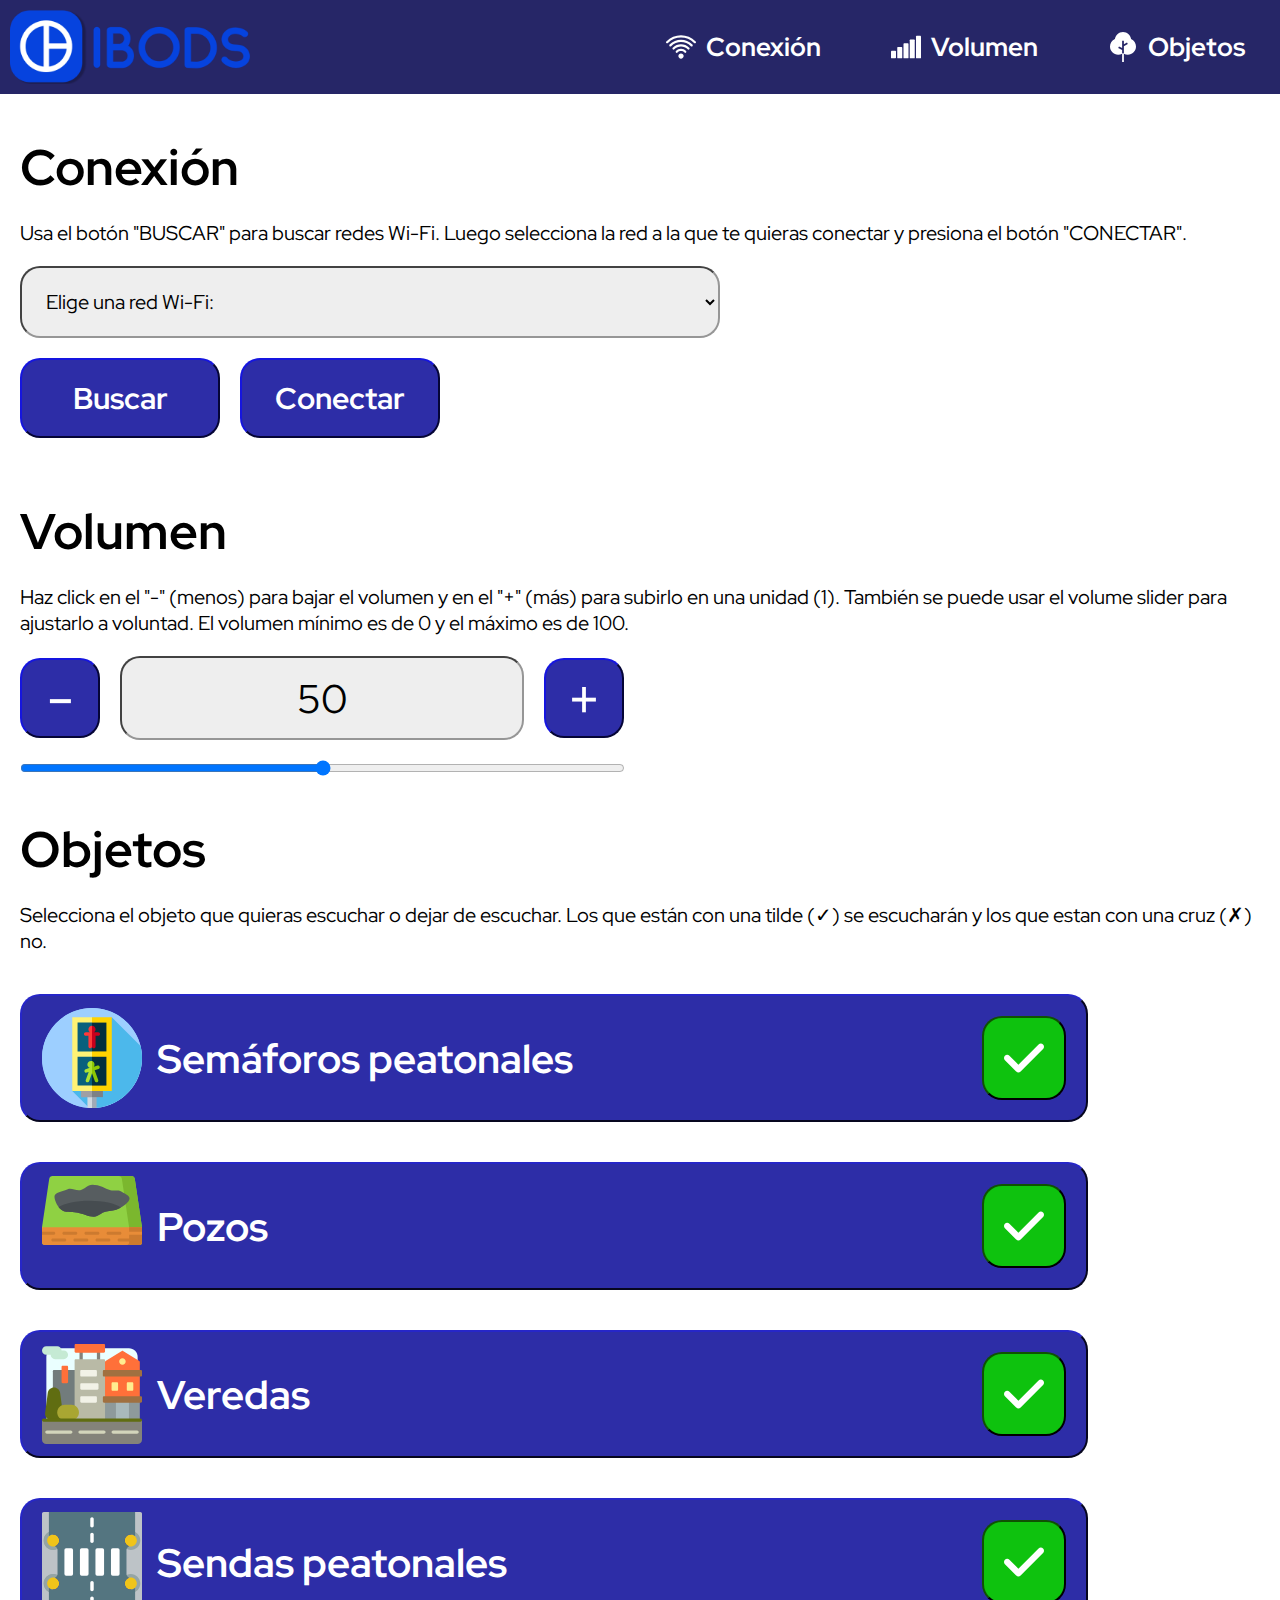
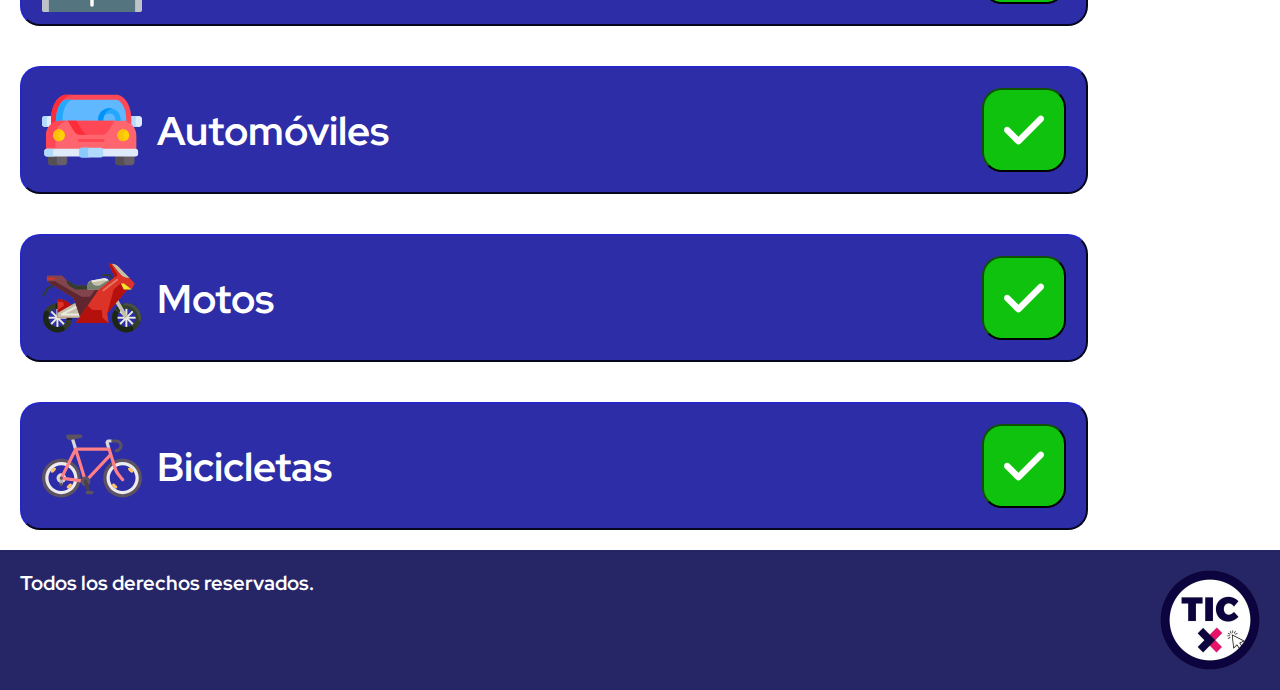
==== IBODS/index.html @ c38f616f "Arreglo responsive" ====
<!DOCTYPE html>
<html lang="en">
<head>
    <meta charset="UTF-8">
    <meta http-equiv="X-UA-Compatible" content="IE=edge">
    <meta name="viewport" content="width=device-width, initial-scale=1.0">
    <title>IBODS</title>
    <link rel="icon" href="./Imágenes/MiniLogo.png">
    <link rel="stylesheet" type="text/css" href="style.css">

    <link href="https://fonts.googleapis.com/css2?family=Red+Hat+Display&display=swap" rel="stylesheet">
</head>

<body>

    <script src="./index.js"></script>

    <header id = "header">
        <nav id="nav-container">
            <img src="./Imágenes/Logo.png" alt="Logo IBODS" title="IBODS" id="logo">
            <ul id="nav-ul">

                <a href="#con" id="href-con">
                    <div id="div-li-conexion">
                        <img src="./Imágenes/wifi.svg" alt="WIFI" id="con-img">
                        <li class="nav-li"><b>Conexión</b></li>
                    </div>
                </a>

                <a href="#vol" id="href-vol">
                    <div id="div-li-volumen">
                        <img src="./Imágenes/volumen.svg" alt="Volumen" id="vol-img">
                        <li class="nav-li"><b>Volumen</b></li>
                    </div>
                </a>

                <a href="#obj" id="href-obj">
                    <div id="div-li-objetos">
                        <img src="./Imágenes/arbolchico.svg" alt="Objetos" id="obj-img">
                        <li class="nav-li"><b>Objetos</b></li>
                    </div>
                </a>
            </ul>

            <div id="div-puntos">
                <img src="./Imágenes/puntos.svg" alt="Puntos" id="puntos-img">
            </div>
        </nav>
    </header>

    <div id="ham-menu-container">
            <div id="ham-menu">
                <ul id="ham-ul">

                    <a href="#con" id="ham-href-con">
                        <div id="ham-div-li-conexion">
                            <img src="./Imágenes/wifi.svg" alt="WIFI" id="ham-con-img">
                            <li class="ham-nav-li"><b>Conexión</b></li>
                        </div>
                    </a>
    
                    <a href="#vol" id="ham-href-vol">
                        <div id="ham-div-li-volumen">
                            <img src="./Imágenes/volumen.svg" alt="Volumen" id="ham-vol-img">
                            <li class="ham-nav-li"><b>Volumen</b></li>
                        </div>
                    </a>
    
                    <a href="#obj" id="ham-href-obj">
                        <div id="ham-div-li-objetos">
                            <img src="./Imágenes/arbolchico.svg" alt="Objetos" id="ham-obj-img">
                            <li class="ham-nav-li"><b>Objetos</b></li>
                        </div>
                    </a>
                </ul>
    
            </div>
    </div>

    <div id="fondo-negro"></div>

    <h2 class="title" id="con">Conexión</h2>
    <p class="subtitle">
        Usa el botón "BUSCAR" para buscar redes Wi-Fi. Luego selecciona la red a la que te quieras conectar y presiona el botón "CONECTAR".
    </p>

<div id="div-form">
    <form action="POST">
        <select name="Red-WIFI" id="Red" required>
            <option value="" disabled selected>Elige una red Wi-Fi:</option>
            <option value="messi">Messi come empanadas</option>
            <option value="milanesa">La milanesa de carne</option>
        </select>

        <div id="div-buttons">
            <button id="btn-buscar"><b>Buscar</b></button>
            <button id="btn-conectar"><b>Conectar</b></button>
        </div>
    </form>
</div>

    <h2 class="title" id="vol">Volumen</h2>
    <p class="subtitle">
        Haz click en el "-" (menos) para bajar el volumen y en el "+" (más) para subirlo en una unidad (1). También se puede usar el volume slider para ajustarlo a voluntad. El volumen mínimo es de 0 y el máximo es de 100.
    </p>

    <div id="div-volumen">
        <button id="btn-menos">-</button>
        <input type="number" min="0" max="100" id="num-volumen" value="50" onkeydown="javascript: return ['Backspace','Delete','ArrowLeft','ArrowRight'].includes(event.code) ? true : !isNaN(Number(event.key)) && event.code!=='Space'">
        <button id="btn-mas">+</button>
    </div>

    <div id="volume-slider-container">
        <input type="range" min="0" max="100" id="volume-slider" value="50">
    </div>

    <h2 class="title" id="obj">Objetos</h2>
        <p class="subtitle">
            Selecciona el objeto que quieras escuchar o dejar de escuchar. Los que están con una tilde (✓) se escucharán y los que estan con una cruz (✗) no.
        </p>

    
    <div id="objs-container">
        <div id="objs-btn-container">
            <div id="btn-container">
                <img src="./Imágenes/semaforos.svg" alt="Semáforo peatonal" class="img-obj">
                <b>Semáforos peatonales</b>
            </div>
            <div id="btn-container-2">
                <input type="checkbox">
                <div class = "new-checkbox-container">
                    <img src="./Imágenes/tilde.svg" alt="Tilde" class="tilde-img">
                    <img src="./Imágenes/cruz.svg" alt="Cruz" class="cruz-img">
                </div>
            </div>
        </div>
        <div id="objs-btn-container">
            <div id="btn-container">
                <img src="./Imágenes/pozo.svg" alt="Pozo" class="img-obj">
                <b>Pozos</b>
            </div>
            <div id="btn-container-2">
                <input type="checkbox">
                <div class = "new-checkbox-container">
                    <img src="./Imágenes/tilde.svg" alt="Tilde" class="tilde-img">
                    <img src="./Imágenes/cruz.svg" alt="Cruz" class="cruz-img">
                </div>
            </div>
        </div>
        <div id="objs-btn-container">
            <div id="btn-container">
                <img src="./Imágenes/vereda.svg" alt="Vereda" class="img-obj">
                <b>Veredas</b>
            </div>
            <div id="btn-container-2">
                <input type="checkbox">
                <div class = "new-checkbox-container">
                    <img src="./Imágenes/tilde.svg" alt="Tilde" class="tilde-img">
                    <img src="./Imágenes/cruz.svg" alt="Cruz" class="cruz-img">
                </div>
            </div>
        </div>
        <div id="objs-btn-container">
            <div id="btn-container">
                <img src="./Imágenes/sendapeatonal.svg" alt="Senda peatonal" class="img-obj">
                <b>Sendas peatonales</b>
            </div>
            <div id="btn-container-2">
                <input type="checkbox">
                <div class = "new-checkbox-container">
                    <img src="./Imágenes/tilde.svg" alt="Tilde" class="tilde-img">
                    <img src="./Imágenes/cruz.svg" alt="Cruz" class="cruz-img">
                </div>
            </div>
        </div>
        <div id="objs-btn-container">
            <div id="btn-container">
                <img src="./Imágenes/automovil.svg" alt="Automóvil" class="img-obj">
                <b>Automóviles</b>
            </div>
            <div id="btn-container-2">
                <input type="checkbox">
                <div class = "new-checkbox-container">
                    <img src="./Imágenes/tilde.svg" alt="Tilde" class="tilde-img">
                    <img src="./Imágenes/cruz.svg" alt="Cruz" class="cruz-img">
                </div>
            </div>
        </div>
        <div id="objs-btn-container">
            <div id="btn-container">
                <img src="./Imágenes/moto.svg" alt="Moto" class="img-obj">
                <b>Motos</b>
            </div>
            <div id="btn-container-2">
                <input type="checkbox">
                <div class = "new-checkbox-container">
                    <img src="./Imágenes/tilde.svg" alt="Tilde" class="tilde-img">
                    <img src="./Imágenes/cruz.svg" alt="Cruz" class="cruz-img">
                </div>
            </div>
        </div>
        <div id="objs-btn-container">
            <div id="btn-container">
                <img src="./Imágenes/bicicleta.svg" alt="Bicicleta" class="img-obj">
                <b>Bicicletas</b>
            </div>
            <div id="btn-container-2">
                <input type="checkbox">
                <div class = "new-checkbox-container">
                    <img src="./Imágenes/tilde.svg" alt="Tilde" class="tilde-img">
                    <img src="./Imágenes/cruz.svg" alt="Cruz" class="cruz-img">
                </div>
            </div>
        </div>
    </div>
    

    <!--
    <div id="button-container">
        <button class="object"><img src="./Imágenes/andamios.svg" alt="Andamios" class="object-img"><b>Andamios</b></button>
        <button class="object"><img src="./Imágenes/arbol.svg" alt="Árboles" class="object-img"><b>Árboles</b></button>
        <button class="object"><img src="./Imágenes/automovil.svg" alt="Automóviles" class="object-img"><b>Automóviles</b></button>
        <button class="object"><img src="./Imágenes/banco.svg" alt="Bancos" class="object-img"><b>Bancos</b></button>
        <button class="object"><img src="./Imágenes/baranda.svg" alt="Barandas" class="object-img"><b>Barandas</b></button>
        <button class="object"><img src="./Imágenes/basura.svg" alt="Basura" class="object-img"><b>Basura</b></button>
        <button class="object"><img src="./Imágenes/bicicleta.svg" alt="Bicicletas" class="object-img"><b>Bicicletas</b></button>
        <button class="object"><img src="./Imágenes/buzon.svg" alt="Buzón" class="object-img"><b>Buzón</b></button>
        <button class="object"><img src="./Imágenes/calle.svg" alt="Calle" class="object-img"><b>Calle</b></button>
        <button class="object"><img src="./Imágenes/escalones.svg" alt="Escalones" class="object-img"><b>Escalones</b></button>
        <button class="object"><img src="./Imágenes/mascotas.svg" alt="Mascotas" class="object-img"><b>Mascotas</b></button>
        <button class="object"><img src="./Imágenes/monopatin.svg" alt="Monopatines" class="object-img"><b>Monopatines</b></button>
        <button class="object"><img src="./Imágenes/pared.svg" alt="Paredes" class="object-img"><b>Paredes</b></button>
        <button class="object"><img src="./Imágenes/personas.svg" alt="Personas" class="object-img"><b>Personas</b></button>
        <button class="object"><img src="./Imágenes/plantas.svg" alt="Plantas" class="object-img"><b>Plantas</b></button>
        <button class="object"><img src="./Imágenes/farola.svg" alt="Postes de luz" class="object-img"><b>Postes de luz</b></button>
        <button class="object"><img src="./Imágenes/semaforos.svg" alt="Semáforos" class="object-img"><b>Semáforos</b></button>
    </div>
    -->
    
    <footer id="footer">
        <div id="div-footer">
            <b id="div-footer-txt">Todos los derechos reservados.</b>
            <img src="./Imágenes/tic.png" alt="TIC-logo" id="tic-img">
        </div>
    </footer>

</body>
</html>
---- IBODS/style.css ----
*{
    margin: 0;
    padding: 0;
    font-family: 'Red Hat Display', sans-serif;
    scroll-behavior: smooth;
    scroll-margin-top: 150px;
    user-select: none;
}

*::selection{
    color: rgba(255, 255, 255, 1);
    background-color: rgba(13, 147, 93, 0.8);
}

/* Nav */
#header{
    background-color: rgba(38, 38, 103, 1);
    width: 100%;
    position: sticky;
    top: 0;
    margin-top: 0;
    z-index: 1000;
}

#logo{
    margin: 10px;
    width: 240px;
    max-height: 100%;
}

#nav-container{
    display: flex;
    flex-direction: row;
    justify-content: space-between;
}

#nav-ul{
    display: flex;
    flex-wrap: wrap;
}

#div-puntos{
    display: none;
}

#puntos-img{
    display: flex;
    position: static;
    width: 50px;
    align-self: center;
    padding: 5px;
}

#href-con, #href-vol, #href-obj{
    display: flex;
    margin: 10px;
    padding: 10px 15px;
    border-radius: 20px;
    align-items: center;
    align-self: center;
    transition-property: background-color;
    transition-duration: 0.2s;
}

#href-con:hover, #href-vol:hover, #href-obj:hover{
    background-color: rgba(0, 0, 255, 0.5);
}

#href-con:focus, #href-vol:focus, #href-obj:focus{
    background-color: rgba(6, 6, 105, 0.5);
}

.nav-li{
    display: inline;
    padding-left: 5px;
}

.nav-li b{
    display: inline-block;
    color: rgba(255, 255, 255, 1);
    text-decoration: none;
    font-size: 26px;
}

#div-li-conexion{
    display: flex;
    align-content: center;
    padding: 10px;
}

#div-li-volumen{
    display: flex;
    align-content: center;
    padding: 10px;
}

#div-li-objetos{
    display: flex;
    align-content: center;
    padding: 10px;
    justify-content: space-evenly;
}

#vol-img, #obj-img, #con-img{
    width: 30px;
    padding-right: 5px;
}


/* Hamburger menu */
#ham-menu-container{
    display: flex;
    justify-content: center;
    align-content: center;
    position: fixed;
    top: -100px;
    margin-top: 0;
    z-index: 500;
    width: 100%;
    transition: all 0.5s;
}

#ham-menu-container.show{
    display: flex;
    height: auto;
    top: 94px;
}

#ham-menu{
    background-color: rgba(55, 55, 150, 0.96);
    width: 100%;
    height: 172px;
}

#ham-href-con, #ham-href-vol, #ham-href-obj{
    display: flex;
    margin: 2px;
    padding: 2px 3px;
    border-radius: 20px;
    align-items: center;
    align-self: center;
    transition-property: background-color;
    transition-duration: 0.2s;
}

#ham-href-con:hover, #ham-href-vol:hover, #ham-href-obj:hover{
    background-color: rgba(0, 0, 255, 0.5);
}

#ham-href-con:focus, #ham-href-vol:focus, #ham-href-obj:focus{
    background-color: rgba(6, 6, 105, 0.5);
}

.ham-nav-li{
    display: inline;
    padding-left: 5px;
}

.ham-nav-li b{
    display: inline-block;
    color: rgba(255, 255, 255, 1);
    text-decoration: none;
    font-size: 22px;
}

#ham-div-li-conexion{
    display: flex;
    align-content: center;
    padding: 10px;
}

#ham-div-li-volumen{
    display: flex;
    align-content: center;
    padding: 10px;
}

#ham-div-li-objetos{
    display: flex;
    align-content: center;
    padding: 10px;
    justify-content: space-evenly;
}

#ham-vol-img, #ham-obj-img, #ham-con-img{
    width: 30px;
    padding-right: 5px;
}

#fondo-negro{
    display: flex;
    justify-content: center;
    align-content: center;
    position: fixed;
    z-index: -1000;
    width: 100%;
    height: 100vh;
    background-color: rgba(0, 0, 0, 0);
    top: 0;
    transition-duration: 0.5s;
    transition-property: background-color;
    top: 1000px;
}

#fondo-negro.mostrar{
    z-index: 300;
    top: 0;
    background-color: rgba(0, 0, 0, 0.7);
}


/* Conexión */
.title{
    display: flex;
    flex-wrap: wrap;
    margin: 20px;
    margin-top: 40px;
    font-size: 50px;
}

.subtitle{
    display: flex;
    flex-wrap: wrap;
    margin: 20px;
    font-size: 20px;
}

#div-form{
    margin: 20px;
    display: flex;
    flex-wrap: wrap;
}

select{
    display: flex;
    width: 700px;
    padding: 20px;
    border: 2px inset rgba(150, 150, 150, 1);
    border-radius: 20px;
    font-size: 20px;
    max-width: 100%;
    background-color: rgba(238, 238, 238, 1);
}

#div-buttons{
    display: flex;
    flex-wrap: wrap;
}

#btn-buscar, #btn-conectar{
    flex-wrap: wrap;
    margin: 20px;
    margin-left: 0px;
    width: 200px;
    height: 80px;
    border: 2px outset rgba(13, 13, 138, 1);
    border-radius: 20px;
    background-color: rgba(45, 45, 167, 1);
    font-size: 30px;
    color: rgba(255, 255, 255, 1);
    justify-content: center;
    align-content: center;
    transition-property: background-color;
    transition-duration: 0.2s;
}

#btn-buscar:hover, #btn-conectar:hover, #btn-menos:hover, #btn-mas:hover{
    background-color: rgba(22, 22, 116, 1);
}

#btn-buscar:focus, #btn-conectar:focus, #btn-menos:focus, #btn-mas:focus{
    background-color: rgba(8, 8, 71, 1);
}


/* Volumen */
#div-volumen{
    display: flex;
    margin: 20px;
    align-items: center;
    flex-wrap: wrap;
}

#btn-menos, #btn-mas{
    display: flex;
    width: 80px;
    height: 80px;
    font-size: 60px;
    color: rgba(255, 255, 255, 1);
    background-color: rgba(45, 45, 167, 1);
    border: 2px outset rgba(13, 13, 138, 1);
    border-radius: 20px;
    transition-property: background-color;
    transition-duration: 0.2s;
}

#btn-menos{
    justify-content: center;
    align-items: flex-end;
}

#btn-mas{
    justify-content: center;
}

#num-volumen{
    width: 400px;
    height: 80px;
    border: 2px inset rgba(150, 150, 150, 1);
    border-radius: 20px;
    margin: 0px 20px;
    font-size: 40px;
    text-align: center;
    background-color: rgba(238, 238, 238, 1);
    -moz-appearance: textfield;
}

#num-volumen::-webkit-inner-spin-button {
    -webkit-appearance: none;
    margin: 0;
}

#volume-slider-container{
    display: flex;
    margin: 20px;
}

#volume-slider{
    display: flex;
    width: 605px
}


/* Objetos */
#objs-container{
    display: flex;
    align-content: center;
    flex-direction: column;
}

#objs-btn-container{
    display: flex;
    margin: 20px;
    width: 80%;
    border-radius: 20px;
    border: 2px outset rgba(22, 22, 116, 1);
    background-color: rgba(45, 45, 167, 1);
    align-content: center;
    padding: 10px 20px;
    justify-content: space-between;
}

#btn-container{
    display: flex;
    align-content: center;
    justify-content: center;
}

#btn-container img{
    width: 100px;
    align-self: center;
}

#btn-container b{
    padding-left: 15px;
    font-size: 40px;
    align-self: center;
    color: rgba(255, 255, 255, 1);
}

#btn-container-2{
    display: flex;
    align-content: center;
    justify-content: center;
}

#btn-container-2 input{
    align-self: center;
    display: none;
}

.new-checkbox-container{
    display: flex;
    justify-content: center;
    align-content: center;
    margin: 10px 0;
    border-radius: 20px;
    background-color: rgb(14, 194, 14);
    border: 2px outset rgb(15, 82, 2);
    transition-property: background-color;
    transition-duration: 0.2s;
}

.new-checkbox-container:hover{
    background-color: rgb(13, 148, 13);
}

.tilde-img{
    display: flex;
    width: 40px;
    padding: 20px;
}

.cruz-img{
    width: 40px;
    padding: 20px;
    display: none;
}

.tilde-img.nomost{
    display: none;
}

.cruz-img.most{
    display: flex;
}

.object:hover{
    filter: brightness(0.5);
}

.object:focus{
    filter: brightness(0.2);
}

.object-img{
    width: 200px;
    display: block;
}


/* Footer */
#div-footer{
    display: flex;
    justify-content: space-between;
    background-color: rgba(38, 38, 103, 1);
}

#div-footer-txt{
    display: block;
    margin: 20px;
    color: rgba(255, 255, 255, 1);
    font-size: 20px;
}

#tic-img{
    margin: 20px;
    width: 100px;
}


@media only screen and (max-width: 950px) {

    /* Nav */
    #nav-ul{
        display: none;
    }

    #logo{
        
    }

    #div-puntos{
        display: flex;
        margin-right: 10px;
        border-radius: 20px;
        align-items: center;
        align-self: center;
        transition-property: background-color;
        transition-duration: 0.2s;
    }

    #div-puntos:hover{
        background-color: rgba(0, 0, 255, 0.5);
    }

    /* Conexion */

    .title{
        display: flex;
        flex-wrap: wrap;
        margin: 20px;
        margin-top: 40px;
        font-size: 40px;
    }
    
    .subtitle{
        display: flex;
        flex-wrap: wrap;
        margin: 20px;
        font-size: 20px;
    }
    
    #Red{
        width: 300px;
    }

    #btn-buscar, #btn-conectar{
        margin-bottom: 0;
        width: 140px;
        height: 80px;
        font-size: 26px;
    }
    

    /* Volumen */
    #num-volumen{
        width: 100px;
    }
    
    #volume-slider{
        display: flex;
        width: 300px;
    }


    /* Objetos */
    #objs-container{
        display: flex;
        width: 360px;
        flex-flow: wrap;
    }

    #btn-container img{
        width: 60px;
    }
    
    #btn-container b{
        font-size: 20px;
    }

    .img-obj{
        display: flex;
        width: 10px;
        align-self: center;
        justify-self: center;
    }

    .new-checkbox-container{
        border-radius: 10px;
    }

    .tilde-img{
        width: 40px;
        padding: 10px;
    }
    
    .cruz-img{
        width: 40px;
        padding: 10px;
        display: none;
    }

    /* Footer */
    #div-footer-txt{
        
    }
}
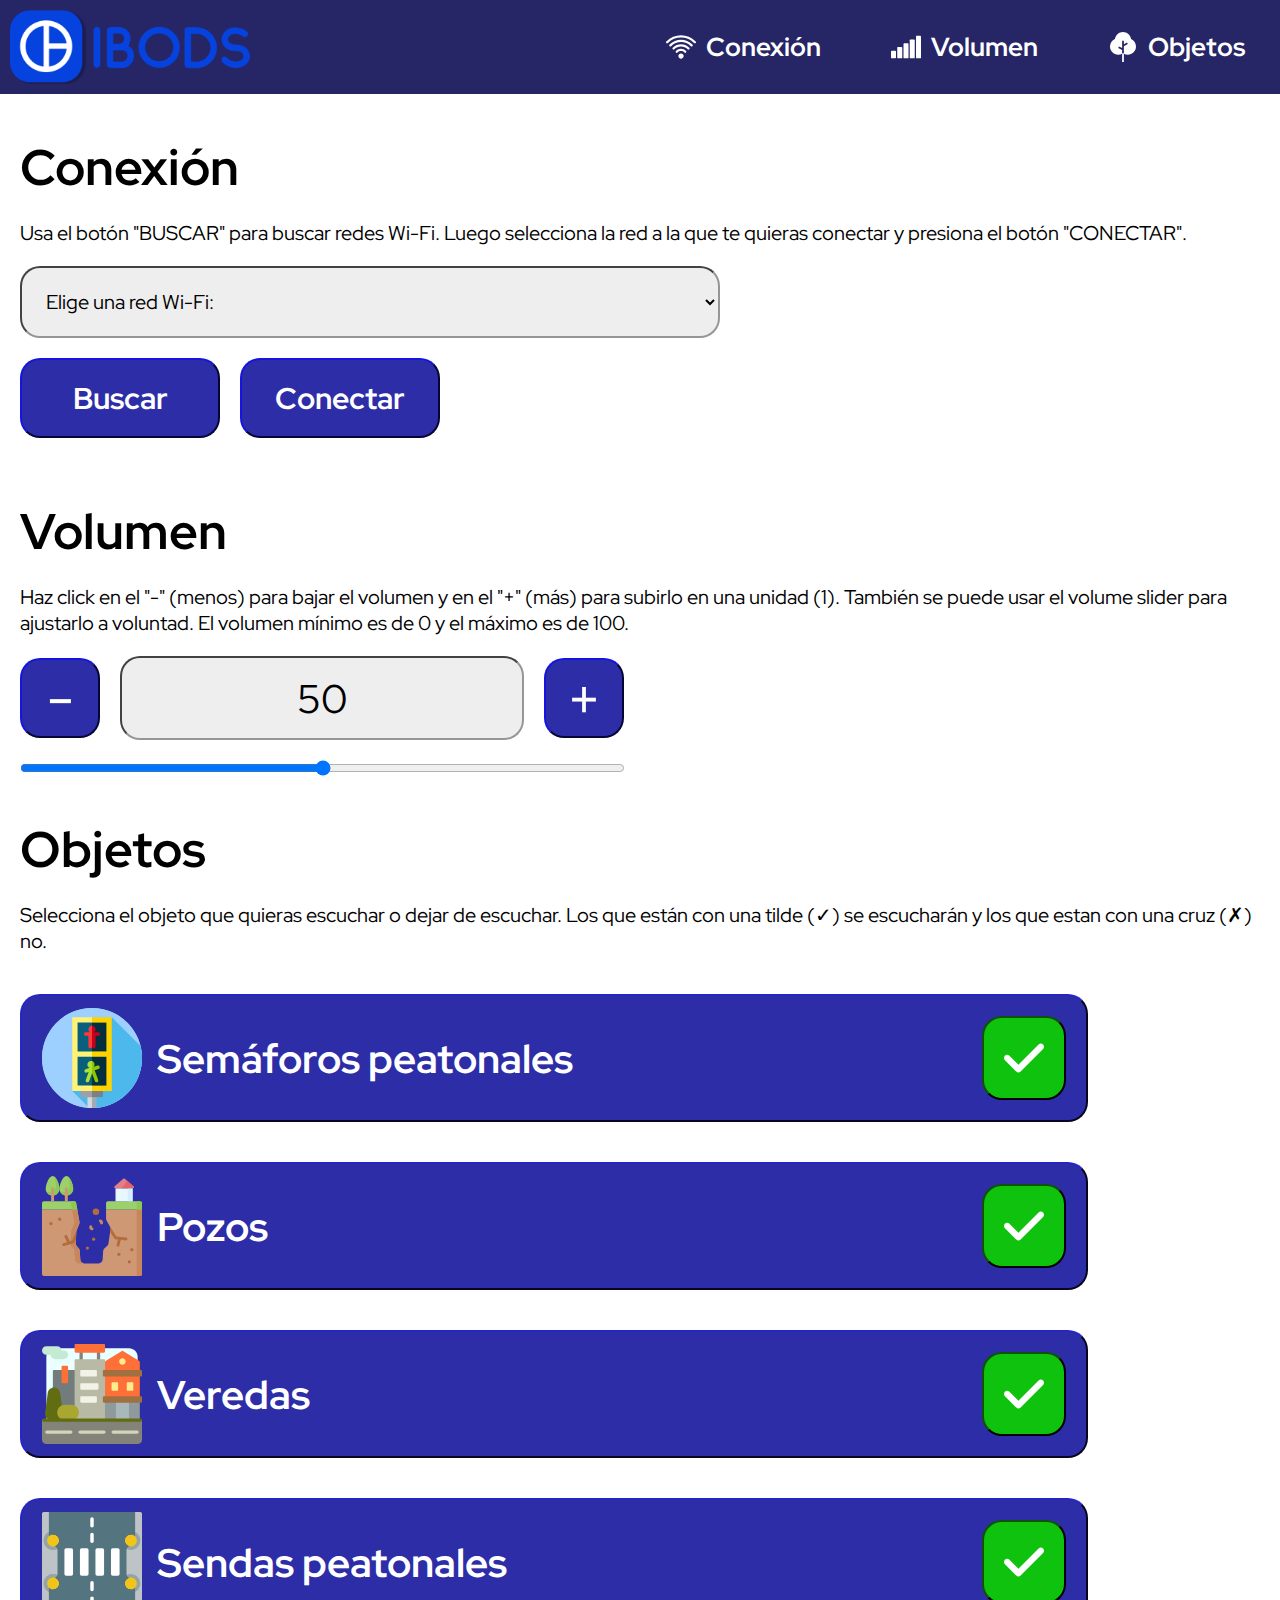
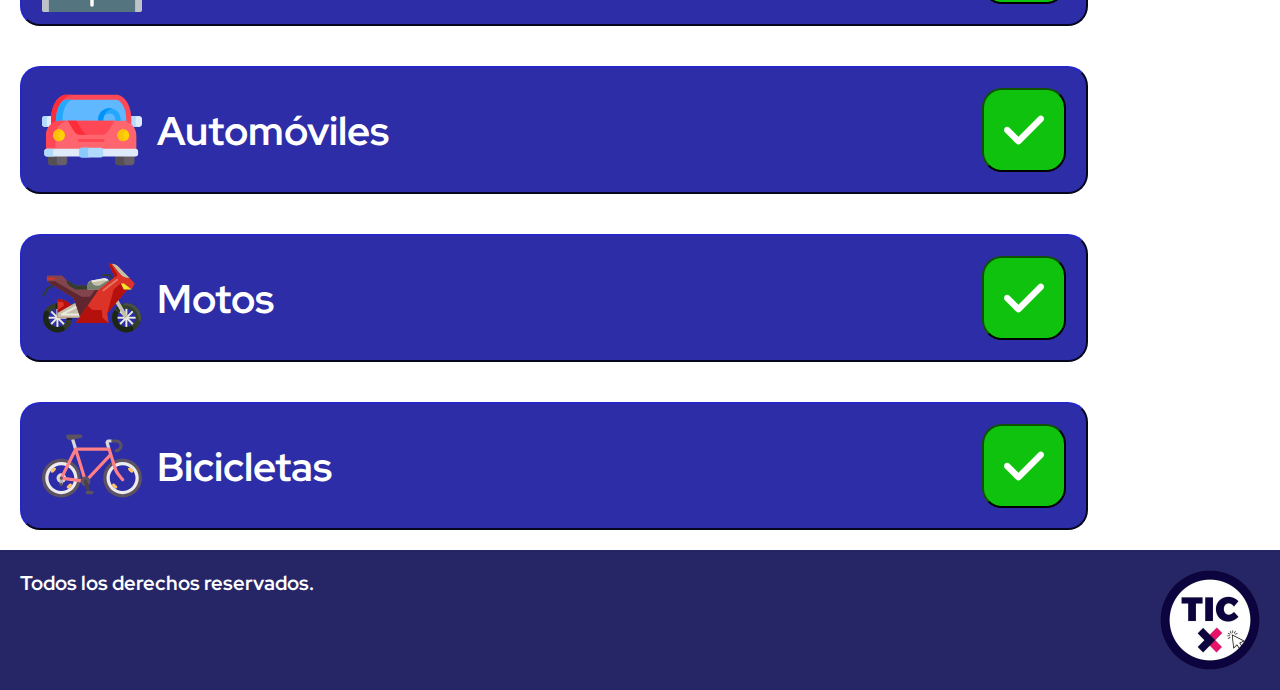
==== commit 02b6aea1: "Botones con funcionamiento individual" ====
--- a/IBODS/index.html
+++ b/IBODS/index.html
@@ -128,9 +128,9 @@
             </div>
             <div id="btn-container-2">
                 <input type="checkbox">
-                <div class = "new-checkbox-container">
-                    <img src="./Imágenes/tilde.svg" alt="Tilde" class="tilde-img">
-                    <img src="./Imágenes/cruz.svg" alt="Cruz" class="cruz-img">
+                <div class = "new-checkbox-container" id="checkbox-semaforos">
+                    <img src="./Imágenes/tilde.svg" alt="Tilde" class="tilde-img" id="tilde-semaforos">
+                    <img src="./Imágenes/cruz.svg" alt="Cruz" class="cruz-img" id="cruz-semaforos">
                 </div>
             </div>
         </div>
@@ -141,9 +141,9 @@
             </div>
             <div id="btn-container-2">
                 <input type="checkbox">
-                <div class = "new-checkbox-container">
-                    <img src="./Imágenes/tilde.svg" alt="Tilde" class="tilde-img">
-                    <img src="./Imágenes/cruz.svg" alt="Cruz" class="cruz-img">
+                <div class = "new-checkbox-container" id="checkbox-pozos">
+                    <img src="./Imágenes/tilde.svg" alt="Tilde" class="tilde-img" id="tilde-pozos">
+                    <img src="./Imágenes/cruz.svg" alt="Cruz" class="cruz-img" id="cruz-pozos">
                 </div>
             </div>
         </div>
@@ -154,9 +154,9 @@
             </div>
             <div id="btn-container-2">
                 <input type="checkbox">
-                <div class = "new-checkbox-container">
-                    <img src="./Imágenes/tilde.svg" alt="Tilde" class="tilde-img">
-                    <img src="./Imágenes/cruz.svg" alt="Cruz" class="cruz-img">
+                <div class = "new-checkbox-container" id="checkbox-veredas">
+                    <img src="./Imágenes/tilde.svg" alt="Tilde" class="tilde-img" id="tilde-veredas">
+                    <img src="./Imágenes/cruz.svg" alt="Cruz" class="cruz-img" id="cruz-veredas">
                 </div>
             </div>
         </div>
@@ -167,9 +167,9 @@
             </div>
             <div id="btn-container-2">
                 <input type="checkbox">
-                <div class = "new-checkbox-container">
-                    <img src="./Imágenes/tilde.svg" alt="Tilde" class="tilde-img">
-                    <img src="./Imágenes/cruz.svg" alt="Cruz" class="cruz-img">
+                <div class = "new-checkbox-container" id="checkbox-sendaspeatonales">
+                    <img src="./Imágenes/tilde.svg" alt="Tilde" class="tilde-img" id="tilde-sendaspeatonales">
+                    <img src="./Imágenes/cruz.svg" alt="Cruz" class="cruz-img" id="cruz-sendaspeatonales">
                 </div>
             </div>
         </div>
@@ -180,9 +180,9 @@
             </div>
             <div id="btn-container-2">
                 <input type="checkbox">
-                <div class = "new-checkbox-container">
-                    <img src="./Imágenes/tilde.svg" alt="Tilde" class="tilde-img">
-                    <img src="./Imágenes/cruz.svg" alt="Cruz" class="cruz-img">
+                <div class = "new-checkbox-container" id="checkbox-automoviles">
+                    <img src="./Imágenes/tilde.svg" alt="Tilde" class="tilde-img" id="tilde-automoviles">
+                    <img src="./Imágenes/cruz.svg" alt="Cruz" class="cruz-img" id="cruz-automoviles">
                 </div>
             </div>
         </div>
@@ -193,9 +193,9 @@
             </div>
             <div id="btn-container-2">
                 <input type="checkbox">
-                <div class = "new-checkbox-container">
-                    <img src="./Imágenes/tilde.svg" alt="Tilde" class="tilde-img">
-                    <img src="./Imágenes/cruz.svg" alt="Cruz" class="cruz-img">
+                <div class = "new-checkbox-container" id="checkbox-motos">
+                    <img src="./Imágenes/tilde.svg" alt="Tilde" class="tilde-img" id="tilde-motos">
+                    <img src="./Imágenes/cruz.svg" alt="Cruz" class="cruz-img" id="cruz-motos">
                 </div>
             </div>
         </div>
@@ -206,36 +206,14 @@
             </div>
             <div id="btn-container-2">
                 <input type="checkbox">
-                <div class = "new-checkbox-container">
-                    <img src="./Imágenes/tilde.svg" alt="Tilde" class="tilde-img">
-                    <img src="./Imágenes/cruz.svg" alt="Cruz" class="cruz-img">
-                </div>
-            </div>
-        </div>
-    </div>
-    
-
-    <!--
-    <div id="button-container">
-        <button class="object"><img src="./Imágenes/andamios.svg" alt="Andamios" class="object-img"><b>Andamios</b></button>
-        <button class="object"><img src="./Imágenes/arbol.svg" alt="Árboles" class="object-img"><b>Árboles</b></button>
-        <button class="object"><img src="./Imágenes/automovil.svg" alt="Automóviles" class="object-img"><b>Automóviles</b></button>
-        <button class="object"><img src="./Imágenes/banco.svg" alt="Bancos" class="object-img"><b>Bancos</b></button>
-        <button class="object"><img src="./Imágenes/baranda.svg" alt="Barandas" class="object-img"><b>Barandas</b></button>
-        <button class="object"><img src="./Imágenes/basura.svg" alt="Basura" class="object-img"><b>Basura</b></button>
-        <button class="object"><img src="./Imágenes/bicicleta.svg" alt="Bicicletas" class="object-img"><b>Bicicletas</b></button>
-        <button class="object"><img src="./Imágenes/buzon.svg" alt="Buzón" class="object-img"><b>Buzón</b></button>
-        <button class="object"><img src="./Imágenes/calle.svg" alt="Calle" class="object-img"><b>Calle</b></button>
-        <button class="object"><img src="./Imágenes/escalones.svg" alt="Escalones" class="object-img"><b>Escalones</b></button>
-        <button class="object"><img src="./Imágenes/mascotas.svg" alt="Mascotas" class="object-img"><b>Mascotas</b></button>
-        <button class="object"><img src="./Imágenes/monopatin.svg" alt="Monopatines" class="object-img"><b>Monopatines</b></button>
-        <button class="object"><img src="./Imágenes/pared.svg" alt="Paredes" class="object-img"><b>Paredes</b></button>
-        <button class="object"><img src="./Imágenes/personas.svg" alt="Personas" class="object-img"><b>Personas</b></button>
-        <button class="object"><img src="./Imágenes/plantas.svg" alt="Plantas" class="object-img"><b>Plantas</b></button>
-        <button class="object"><img src="./Imágenes/farola.svg" alt="Postes de luz" class="object-img"><b>Postes de luz</b></button>
-        <button class="object"><img src="./Imágenes/semaforos.svg" alt="Semáforos" class="object-img"><b>Semáforos</b></button>
-    </div>
-    -->
+                <div class = "new-checkbox-container" id="checkbox-bicicletas">
+                    <img src="./Imágenes/tilde.svg" alt="Tilde" class="tilde-img" id="tilde-bicicletas">
+                    <img src="./Imágenes/cruz.svg" alt="Cruz" class="cruz-img" id="cruz-bicicletas">
+                </div>
+            </div>
+        </div>
+    </div>
+    
     
     <footer id="footer">
         <div id="div-footer">
--- a/IBODS/style.css
+++ b/IBODS/style.css
@@ -395,6 +395,10 @@
     background-color: rgb(13, 148, 13);
 }
 
+.new-checkbox-container:hover{
+    background-color: rgb(9, 94, 9);
+}
+
 .tilde-img{
     display: flex;
     width: 40px;
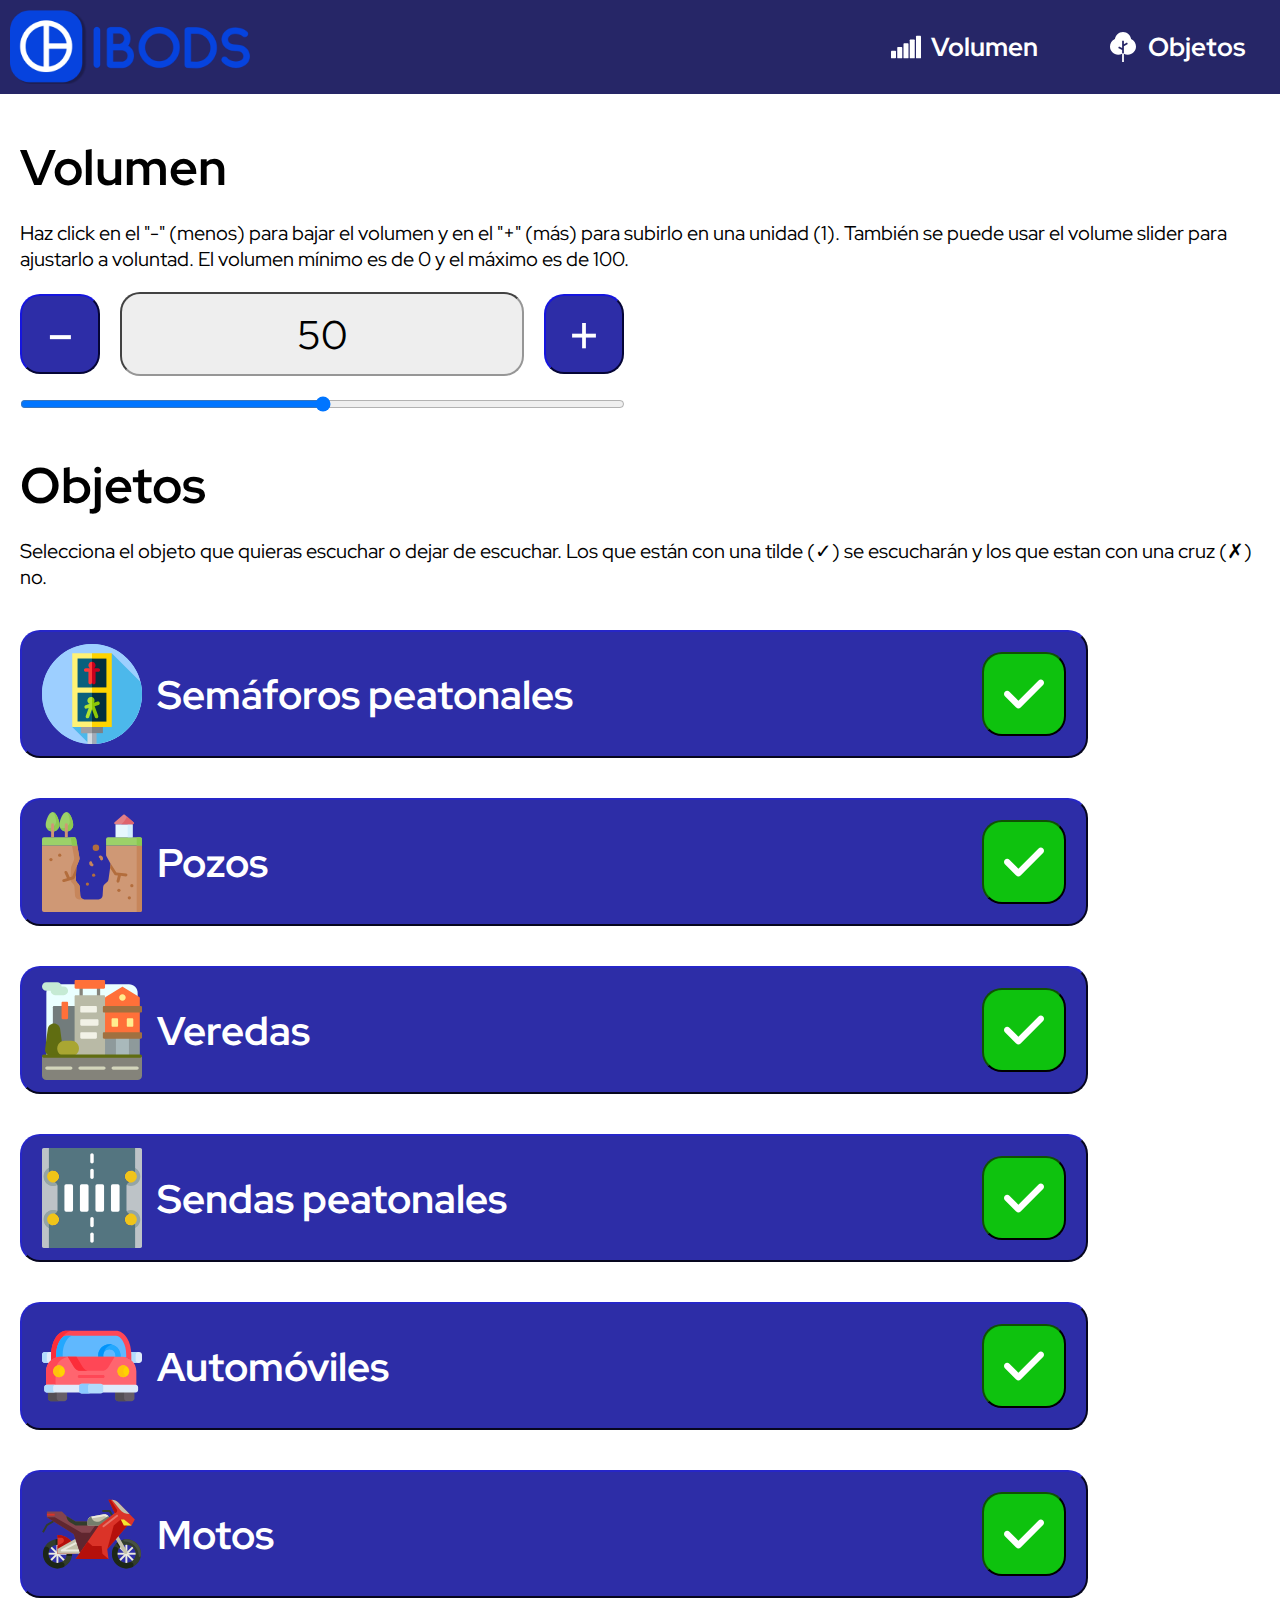
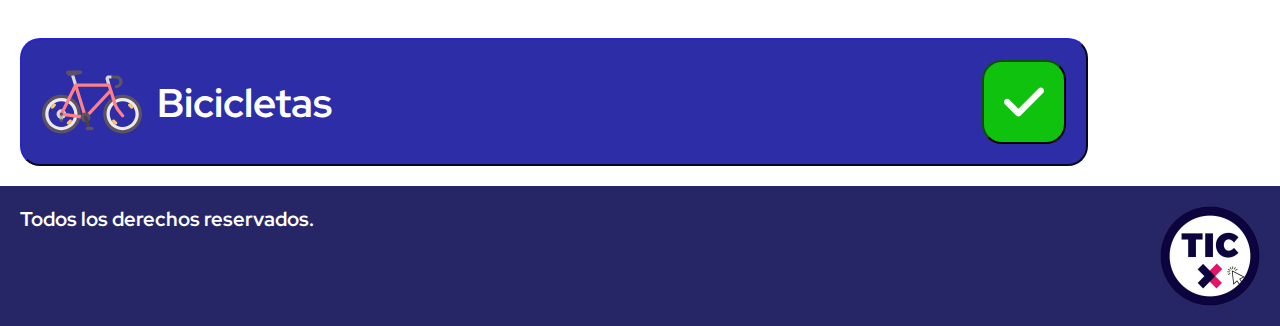
==== commit 49abb22a: "Conexión borrado" ====
--- a/IBODS/index.html
+++ b/IBODS/index.html
@@ -19,14 +19,6 @@
         <nav id="nav-container">
             <img src="./Imágenes/Logo.png" alt="Logo IBODS" title="IBODS" id="logo">
             <ul id="nav-ul">
-
-                <a href="#con" id="href-con">
-                    <div id="div-li-conexion">
-                        <img src="./Imágenes/wifi.svg" alt="WIFI" id="con-img">
-                        <li class="nav-li"><b>Conexión</b></li>
-                    </div>
-                </a>
-
                 <a href="#vol" id="href-vol">
                     <div id="div-li-volumen">
                         <img src="./Imágenes/volumen.svg" alt="Volumen" id="vol-img">
@@ -51,14 +43,6 @@
     <div id="ham-menu-container">
             <div id="ham-menu">
                 <ul id="ham-ul">
-
-                    <a href="#con" id="ham-href-con">
-                        <div id="ham-div-li-conexion">
-                            <img src="./Imágenes/wifi.svg" alt="WIFI" id="ham-con-img">
-                            <li class="ham-nav-li"><b>Conexión</b></li>
-                        </div>
-                    </a>
-    
                     <a href="#vol" id="ham-href-vol">
                         <div id="ham-div-li-volumen">
                             <img src="./Imágenes/volumen.svg" alt="Volumen" id="ham-vol-img">
@@ -78,26 +62,7 @@
     </div>
 
     <div id="fondo-negro"></div>
-
-    <h2 class="title" id="con">Conexión</h2>
-    <p class="subtitle">
-        Usa el botón "BUSCAR" para buscar redes Wi-Fi. Luego selecciona la red a la que te quieras conectar y presiona el botón "CONECTAR".
-    </p>
-
-<div id="div-form">
-    <form action="POST">
-        <select name="Red-WIFI" id="Red" required>
-            <option value="" disabled selected>Elige una red Wi-Fi:</option>
-            <option value="messi">Messi come empanadas</option>
-            <option value="milanesa">La milanesa de carne</option>
-        </select>
-
-        <div id="div-buttons">
-            <button id="btn-buscar"><b>Buscar</b></button>
-            <button id="btn-conectar"><b>Conectar</b></button>
-        </div>
-    </form>
-</div>
+    
 
     <h2 class="title" id="vol">Volumen</h2>
     <p class="subtitle">
--- a/IBODS/style.css
+++ b/IBODS/style.css
@@ -51,7 +51,7 @@
     padding: 5px;
 }
 
-#href-con, #href-vol, #href-obj{
+#href-vol, #href-obj{
     display: flex;
     margin: 10px;
     padding: 10px 15px;
@@ -62,11 +62,11 @@
     transition-duration: 0.2s;
 }
 
-#href-con:hover, #href-vol:hover, #href-obj:hover{
+#href-vol:hover, #href-obj:hover{
     background-color: rgba(0, 0, 255, 0.5);
 }
 
-#href-con:focus, #href-vol:focus, #href-obj:focus{
+#href-vol:focus, #href-obj:focus{
     background-color: rgba(6, 6, 105, 0.5);
 }
 
@@ -82,12 +82,6 @@
     font-size: 26px;
 }
 
-#div-li-conexion{
-    display: flex;
-    align-content: center;
-    padding: 10px;
-}
-
 #div-li-volumen{
     display: flex;
     align-content: center;
@@ -101,7 +95,7 @@
     justify-content: space-evenly;
 }
 
-#vol-img, #obj-img, #con-img{
+#vol-img, #obj-img{
     width: 30px;
     padding-right: 5px;
 }
@@ -129,10 +123,10 @@
 #ham-menu{
     background-color: rgba(55, 55, 150, 0.96);
     width: 100%;
-    height: 172px;
-}
-
-#ham-href-con, #ham-href-vol, #ham-href-obj{
+    height: 115px;
+}
+
+#ham-href-vol, #ham-href-obj{
     display: flex;
     margin: 2px;
     padding: 2px 3px;
@@ -143,11 +137,11 @@
     transition-duration: 0.2s;
 }
 
-#ham-href-con:hover, #ham-href-vol:hover, #ham-href-obj:hover{
+#ham-href-vol:hover, #ham-href-obj:hover{
     background-color: rgba(0, 0, 255, 0.5);
 }
 
-#ham-href-con:focus, #ham-href-vol:focus, #ham-href-obj:focus{
+#ham-href-vol:focus, #ham-href-obj:focus{
     background-color: rgba(6, 6, 105, 0.5);
 }
 
@@ -161,12 +155,6 @@
     color: rgba(255, 255, 255, 1);
     text-decoration: none;
     font-size: 22px;
-}
-
-#ham-div-li-conexion{
-    display: flex;
-    align-content: center;
-    padding: 10px;
 }
 
 #ham-div-li-volumen{
@@ -209,7 +197,6 @@
 }
 
 
-/* Conexión */
 .title{
     display: flex;
     flex-wrap: wrap;
@@ -223,53 +210,6 @@
     flex-wrap: wrap;
     margin: 20px;
     font-size: 20px;
-}
-
-#div-form{
-    margin: 20px;
-    display: flex;
-    flex-wrap: wrap;
-}
-
-select{
-    display: flex;
-    width: 700px;
-    padding: 20px;
-    border: 2px inset rgba(150, 150, 150, 1);
-    border-radius: 20px;
-    font-size: 20px;
-    max-width: 100%;
-    background-color: rgba(238, 238, 238, 1);
-}
-
-#div-buttons{
-    display: flex;
-    flex-wrap: wrap;
-}
-
-#btn-buscar, #btn-conectar{
-    flex-wrap: wrap;
-    margin: 20px;
-    margin-left: 0px;
-    width: 200px;
-    height: 80px;
-    border: 2px outset rgba(13, 13, 138, 1);
-    border-radius: 20px;
-    background-color: rgba(45, 45, 167, 1);
-    font-size: 30px;
-    color: rgba(255, 255, 255, 1);
-    justify-content: center;
-    align-content: center;
-    transition-property: background-color;
-    transition-duration: 0.2s;
-}
-
-#btn-buscar:hover, #btn-conectar:hover, #btn-menos:hover, #btn-mas:hover{
-    background-color: rgba(22, 22, 116, 1);
-}
-
-#btn-buscar:focus, #btn-conectar:focus, #btn-menos:focus, #btn-mas:focus{
-    background-color: rgba(8, 8, 71, 1);
 }
 
 
@@ -395,7 +335,7 @@
     background-color: rgb(13, 148, 13);
 }
 
-.new-checkbox-container:hover{
+.new-checkbox-container:focus{
     background-color: rgb(9, 94, 9);
 }
 
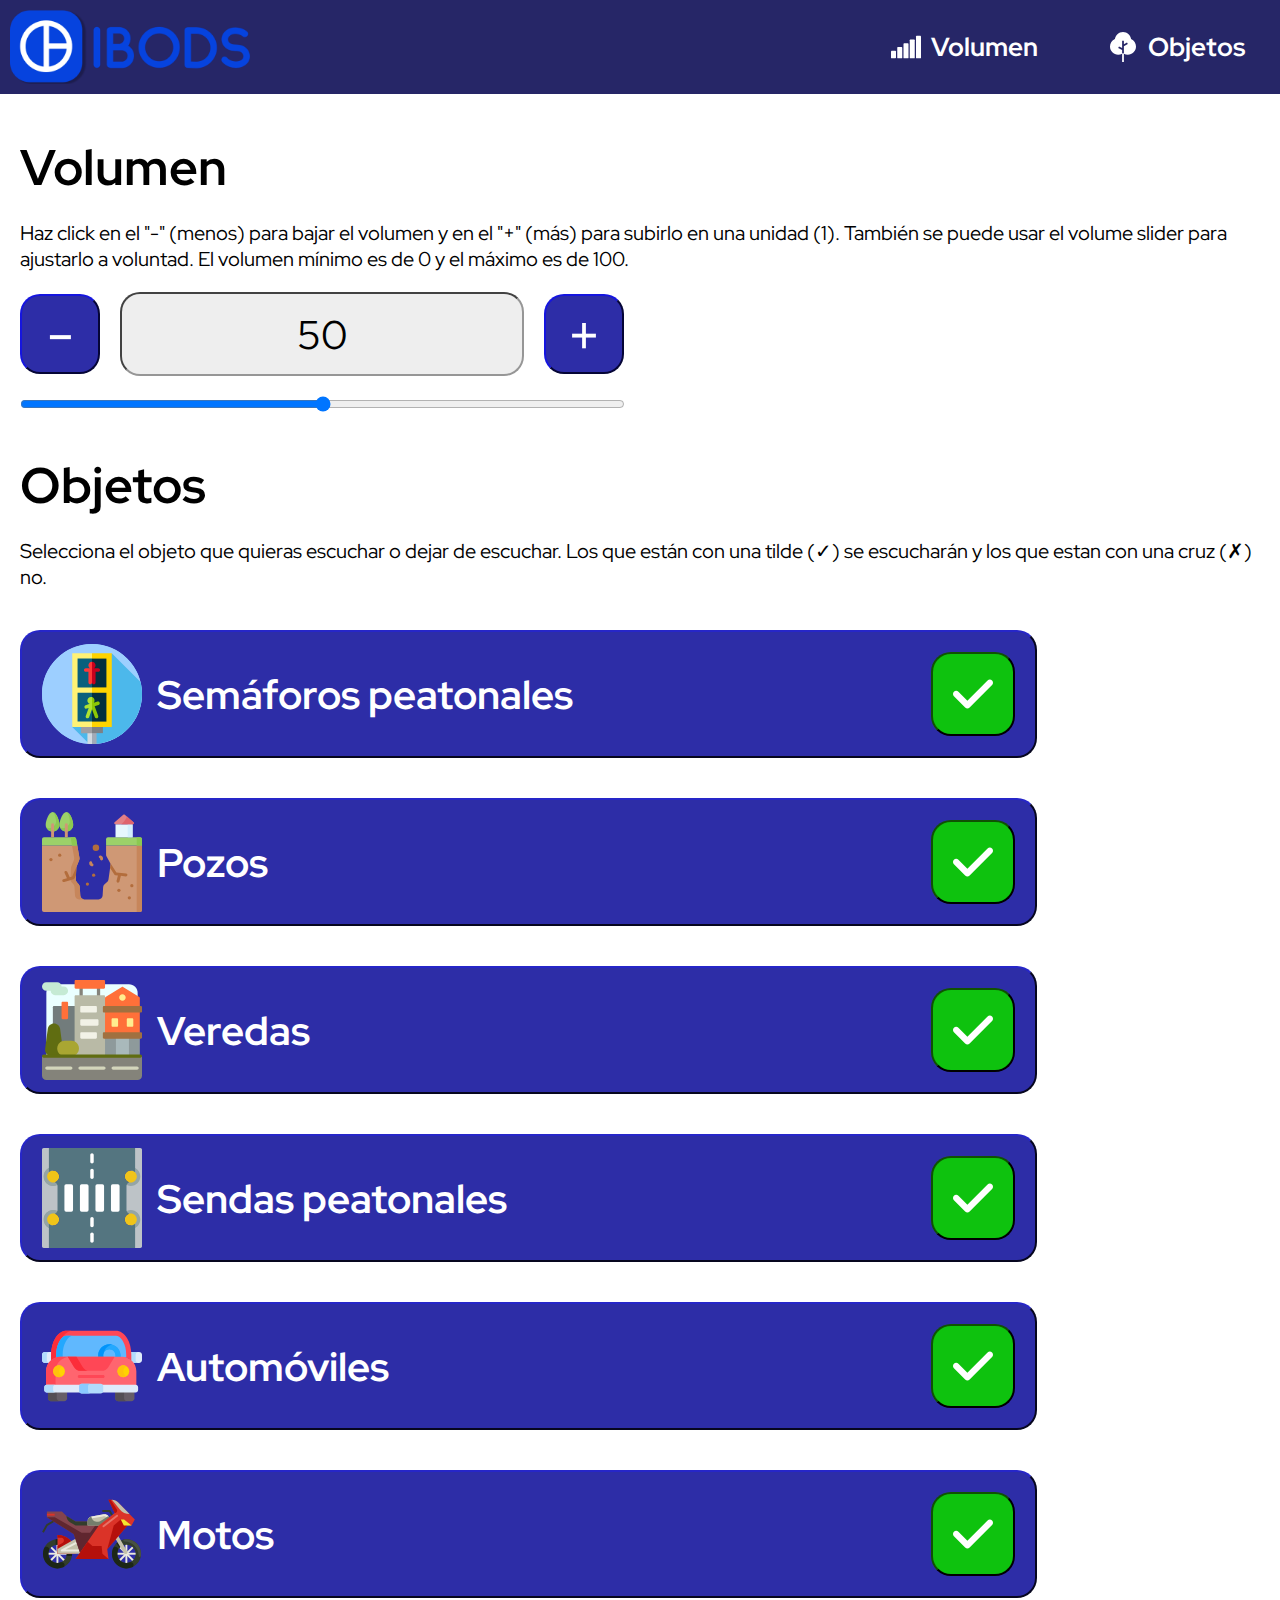
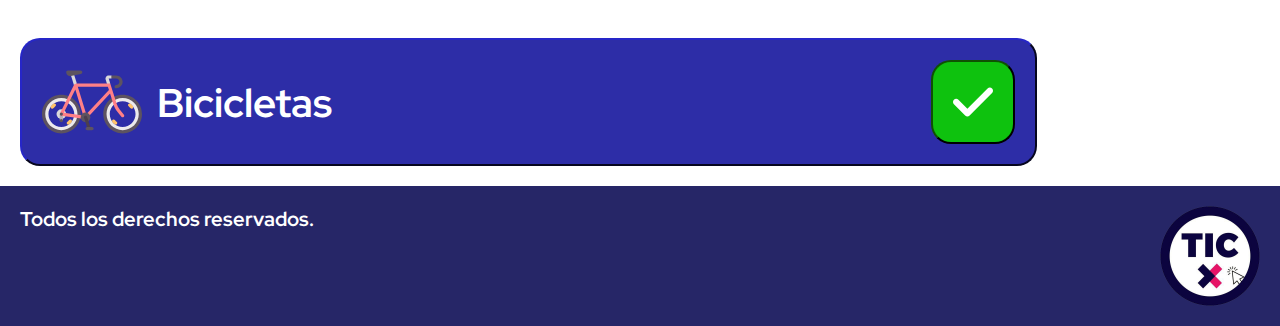
==== commit bf51594f: "Fix focus" ====
--- a/IBODS/index.html
+++ b/IBODS/index.html
@@ -19,14 +19,14 @@
         <nav id="nav-container">
             <img src="./Imágenes/Logo.png" alt="Logo IBODS" title="IBODS" id="logo">
             <ul id="nav-ul">
-                <a href="#vol" id="href-vol">
+                <a href="#vol" id="href-vol" tabindex="1">
                     <div id="div-li-volumen">
                         <img src="./Imágenes/volumen.svg" alt="Volumen" id="vol-img">
                         <li class="nav-li"><b>Volumen</b></li>
                     </div>
                 </a>
 
-                <a href="#obj" id="href-obj">
+                <a href="#obj" id="href-obj" tabindex="2">
                     <div id="div-li-objetos">
                         <img src="./Imágenes/arbolchico.svg" alt="Objetos" id="obj-img">
                         <li class="nav-li"><b>Objetos</b></li>
@@ -35,7 +35,7 @@
             </ul>
 
             <div id="div-puntos">
-                <img src="./Imágenes/puntos.svg" alt="Puntos" id="puntos-img">
+                <img src="./Imágenes/puntos.svg" alt="Puntos" id="puntos-img" tabindex="1">
             </div>
         </nav>
     </header>
@@ -62,7 +62,7 @@
     </div>
 
     <div id="fondo-negro"></div>
-    
+
 
     <h2 class="title" id="vol">Volumen</h2>
     <p class="subtitle">
@@ -70,13 +70,13 @@
     </p>
 
     <div id="div-volumen">
-        <button id="btn-menos">-</button>
-        <input type="number" min="0" max="100" id="num-volumen" value="50" onkeydown="javascript: return ['Backspace','Delete','ArrowLeft','ArrowRight'].includes(event.code) ? true : !isNaN(Number(event.key)) && event.code!=='Space'">
-        <button id="btn-mas">+</button>
+        <button id="btn-menos" tabindex="3" onclick="this.blur();">-</button>
+        <input type="number" min="0" max="100" id="num-volumen" value="50" tabindex="-1" onkeydown="javascript: return ['Backspace','Delete','ArrowLeft','ArrowRight'].includes(event.code) ? true : !isNaN(Number(event.key)) && event.code!=='Space'">
+        <button id="btn-mas" tabindex="4" onclick="this.blur();">+</button>
     </div>
 
     <div id="volume-slider-container">
-        <input type="range" min="0" max="100" id="volume-slider" value="50">
+        <input type="range" min="0" max="100" id="volume-slider" value="50" tabindex="5">
     </div>
 
     <h2 class="title" id="obj">Objetos</h2>
@@ -93,7 +93,7 @@
             </div>
             <div id="btn-container-2">
                 <input type="checkbox">
-                <div class = "new-checkbox-container" id="checkbox-semaforos">
+                <div class = "new-checkbox-container" id="checkbox-semaforos" tabindex="6">
                     <img src="./Imágenes/tilde.svg" alt="Tilde" class="tilde-img" id="tilde-semaforos">
                     <img src="./Imágenes/cruz.svg" alt="Cruz" class="cruz-img" id="cruz-semaforos">
                 </div>
@@ -106,7 +106,7 @@
             </div>
             <div id="btn-container-2">
                 <input type="checkbox">
-                <div class = "new-checkbox-container" id="checkbox-pozos">
+                <div class = "new-checkbox-container" id="checkbox-pozos" tabindex="7">
                     <img src="./Imágenes/tilde.svg" alt="Tilde" class="tilde-img" id="tilde-pozos">
                     <img src="./Imágenes/cruz.svg" alt="Cruz" class="cruz-img" id="cruz-pozos">
                 </div>
@@ -119,7 +119,7 @@
             </div>
             <div id="btn-container-2">
                 <input type="checkbox">
-                <div class = "new-checkbox-container" id="checkbox-veredas">
+                <div class = "new-checkbox-container" id="checkbox-veredas" tabindex="8">
                     <img src="./Imágenes/tilde.svg" alt="Tilde" class="tilde-img" id="tilde-veredas">
                     <img src="./Imágenes/cruz.svg" alt="Cruz" class="cruz-img" id="cruz-veredas">
                 </div>
@@ -132,7 +132,7 @@
             </div>
             <div id="btn-container-2">
                 <input type="checkbox">
-                <div class = "new-checkbox-container" id="checkbox-sendaspeatonales">
+                <div class = "new-checkbox-container" id="checkbox-sendaspeatonales" tabindex="9">
                     <img src="./Imágenes/tilde.svg" alt="Tilde" class="tilde-img" id="tilde-sendaspeatonales">
                     <img src="./Imágenes/cruz.svg" alt="Cruz" class="cruz-img" id="cruz-sendaspeatonales">
                 </div>
@@ -145,7 +145,7 @@
             </div>
             <div id="btn-container-2">
                 <input type="checkbox">
-                <div class = "new-checkbox-container" id="checkbox-automoviles">
+                <div class = "new-checkbox-container" id="checkbox-automoviles" tabindex="10">
                     <img src="./Imágenes/tilde.svg" alt="Tilde" class="tilde-img" id="tilde-automoviles">
                     <img src="./Imágenes/cruz.svg" alt="Cruz" class="cruz-img" id="cruz-automoviles">
                 </div>
@@ -158,7 +158,7 @@
             </div>
             <div id="btn-container-2">
                 <input type="checkbox">
-                <div class = "new-checkbox-container" id="checkbox-motos">
+                <div class = "new-checkbox-container" id="checkbox-motos" tabindex="11">
                     <img src="./Imágenes/tilde.svg" alt="Tilde" class="tilde-img" id="tilde-motos">
                     <img src="./Imágenes/cruz.svg" alt="Cruz" class="cruz-img" id="cruz-motos">
                 </div>
@@ -171,7 +171,7 @@
             </div>
             <div id="btn-container-2">
                 <input type="checkbox">
-                <div class = "new-checkbox-container" id="checkbox-bicicletas">
+                <div class = "new-checkbox-container" id="checkbox-bicicletas" tabindex="12">
                     <img src="./Imágenes/tilde.svg" alt="Tilde" class="tilde-img" id="tilde-bicicletas">
                     <img src="./Imágenes/cruz.svg" alt="Cruz" class="cruz-img" id="cruz-bicicletas">
                 </div>
--- a/IBODS/style.css
+++ b/IBODS/style.css
@@ -49,6 +49,7 @@
     width: 50px;
     align-self: center;
     padding: 5px;
+    border-radius: 20px;
 }
 
 #href-vol, #href-obj{
@@ -67,7 +68,7 @@
 }
 
 #href-vol:focus, #href-obj:focus{
-    background-color: rgba(6, 6, 105, 0.5);
+    background-color: rgba(6, 6, 155, 0.5);
 }
 
 .nav-li{
@@ -170,7 +171,7 @@
     justify-content: space-evenly;
 }
 
-#ham-vol-img, #ham-obj-img, #ham-con-img{
+#ham-vol-img, #ham-obj-img{
     width: 30px;
     padding-right: 5px;
 }
@@ -234,6 +235,14 @@
     transition-duration: 0.2s;
 }
 
+#btn-menos:hover, #btn-mas:hover{
+    background-color: rgba(22, 22, 116, 1);
+}
+
+#btn-menos:focus, #btn-mas:focus{
+    background-color: rgba(8, 8, 71, 1);
+}
+
 #btn-menos{
     justify-content: center;
     align-items: flex-end;
@@ -281,7 +290,7 @@
 #objs-btn-container{
     display: flex;
     margin: 20px;
-    width: 80%;
+    width: 76%;
     border-radius: 20px;
     border: 2px outset rgba(22, 22, 116, 1);
     background-color: rgba(45, 45, 167, 1);
@@ -339,6 +348,10 @@
     background-color: rgb(9, 94, 9);
 }
 
+.focuseo{
+    background-color: rgb(10, 10, 10);
+}
+
 .tilde-img{
     display: flex;
     width: 40px;
@@ -357,19 +370,6 @@
 
 .cruz-img.most{
     display: flex;
-}
-
-.object:hover{
-    filter: brightness(0.5);
-}
-
-.object:focus{
-    filter: brightness(0.2);
-}
-
-.object-img{
-    width: 200px;
-    display: block;
 }
 
 
@@ -414,11 +414,13 @@
         transition-duration: 0.2s;
     }
 
-    #div-puntos:hover{
+    #puntos-img:hover{
         background-color: rgba(0, 0, 255, 0.5);
     }
 
-    /* Conexion */
+    #puntos-img:focus{
+        background-color: rgba(6, 6, 155, 0.5);
+    }
 
     .title{
         display: flex;
@@ -435,17 +437,6 @@
         font-size: 20px;
     }
     
-    #Red{
-        width: 300px;
-    }
-
-    #btn-buscar, #btn-conectar{
-        margin-bottom: 0;
-        width: 140px;
-        height: 80px;
-        font-size: 26px;
-    }
-    
 
     /* Volumen */
     #num-volumen{
@@ -459,6 +450,12 @@
 
 
     /* Objetos */
+    #objs-btn-container{
+        margin: 0;
+        margin-left: 20px;
+        margin-bottom: 20px;
+    }
+
     #objs-container{
         display: flex;
         width: 360px;
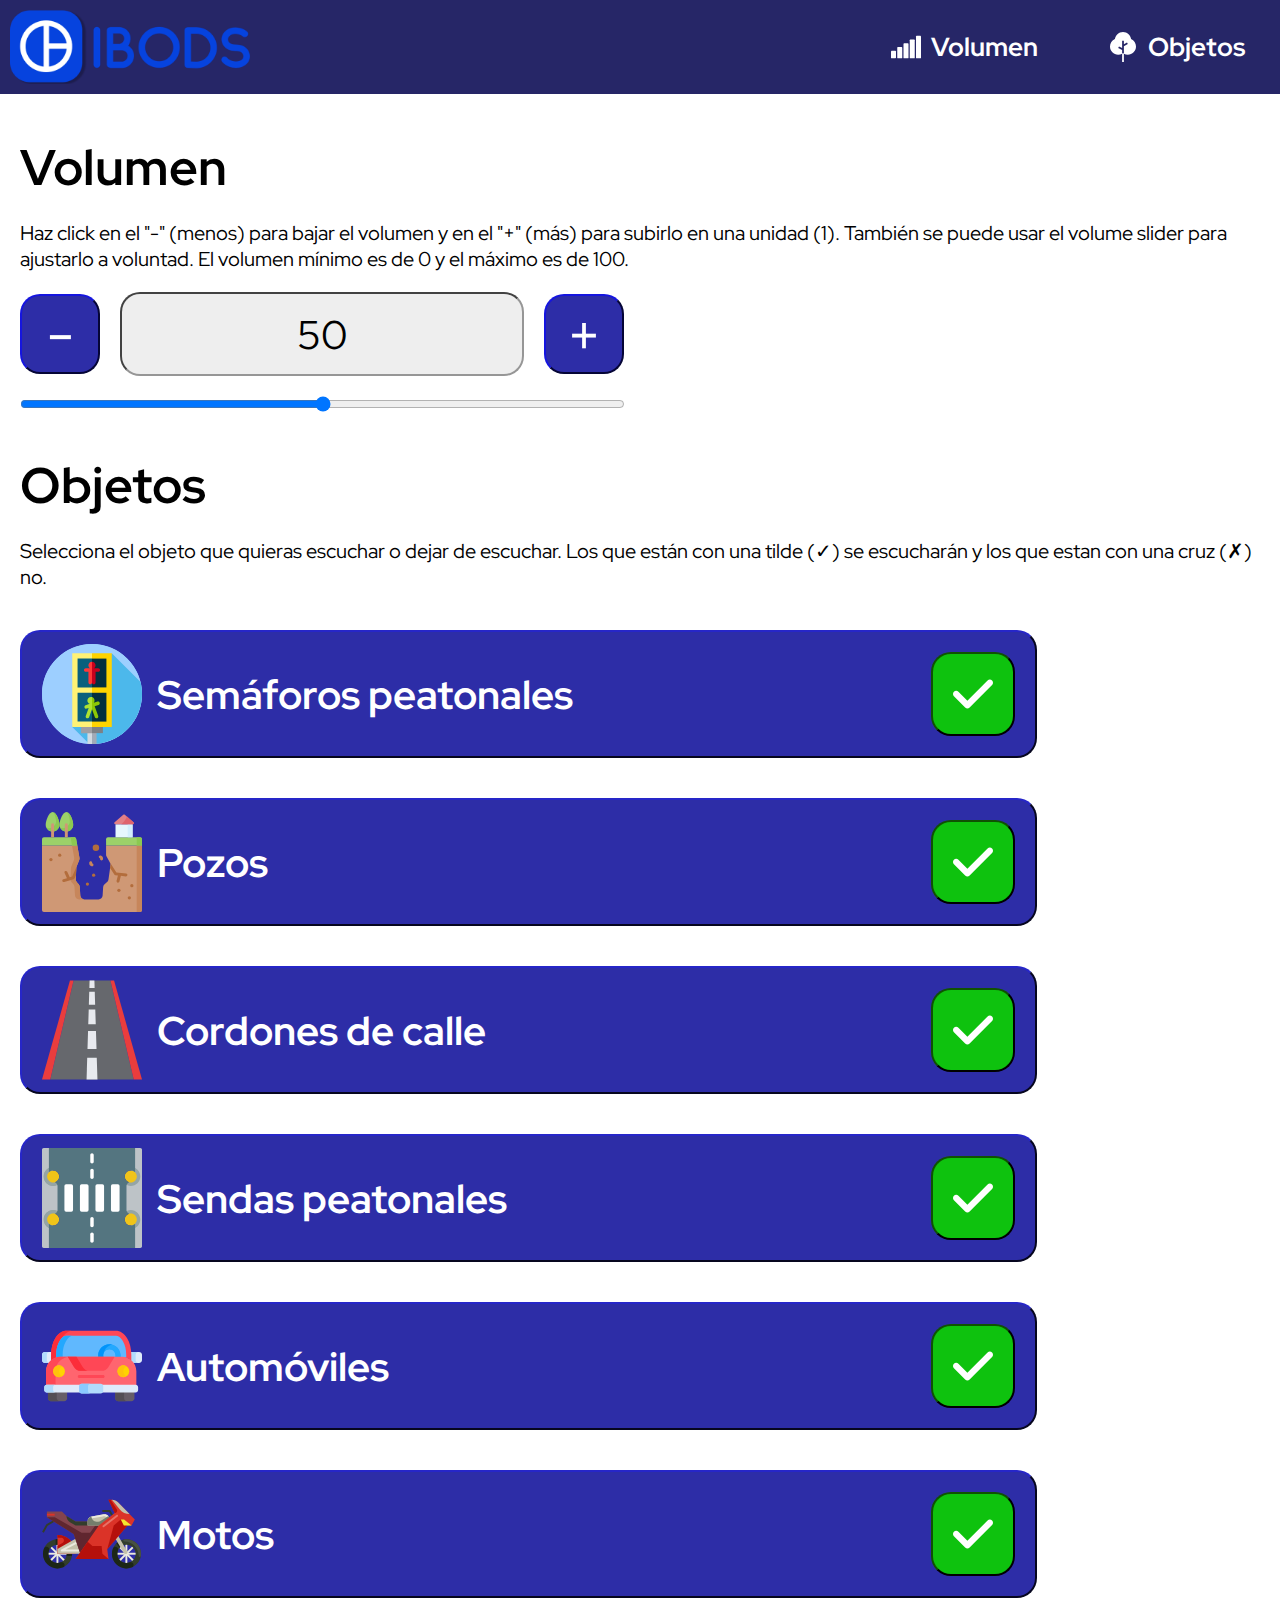
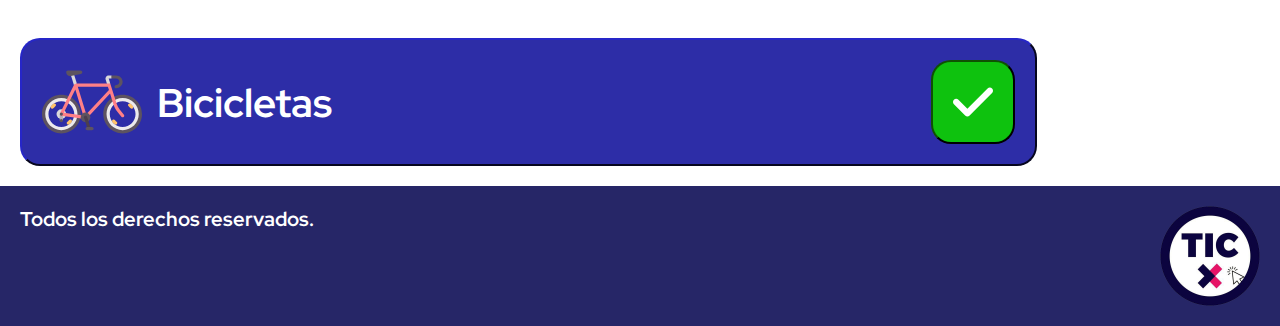
==== commit 3c4616ae: "Cordones de calle" ====
--- a/IBODS/index.html
+++ b/IBODS/index.html
@@ -70,9 +70,9 @@
     </p>
 
     <div id="div-volumen">
-        <button id="btn-menos" tabindex="3" onclick="this.blur();">-</button>
+        <button id="btn-menos" tabindex="-2" onclick="this.blur();">-</button>
         <input type="number" min="0" max="100" id="num-volumen" value="50" tabindex="-1" onkeydown="javascript: return ['Backspace','Delete','ArrowLeft','ArrowRight'].includes(event.code) ? true : !isNaN(Number(event.key)) && event.code!=='Space'">
-        <button id="btn-mas" tabindex="4" onclick="this.blur();">+</button>
+        <button id="btn-mas" tabindex="-3" onclick="this.blur();">+</button>
     </div>
 
     <div id="volume-slider-container">
@@ -114,14 +114,14 @@
         </div>
         <div id="objs-btn-container">
             <div id="btn-container">
-                <img src="./Imágenes/vereda.svg" alt="Vereda" class="img-obj">
-                <b>Veredas</b>
+                <img src="./Imágenes/cordondecalle.svg" alt="Cordon de calle" class="img-obj">
+                <b>Cordones de calle</b>
             </div>
             <div id="btn-container-2">
                 <input type="checkbox">
-                <div class = "new-checkbox-container" id="checkbox-veredas" tabindex="8">
-                    <img src="./Imágenes/tilde.svg" alt="Tilde" class="tilde-img" id="tilde-veredas">
-                    <img src="./Imágenes/cruz.svg" alt="Cruz" class="cruz-img" id="cruz-veredas">
+                <div class = "new-checkbox-container" id="checkbox-cordonesdecalle" tabindex="8">
+                    <img src="./Imágenes/tilde.svg" alt="Tilde" class="tilde-img" id="tilde-cordonesdecalle">
+                    <img src="./Imágenes/cruz.svg" alt="Cruz" class="cruz-img" id="cruz-cordonesdecalle">
                 </div>
             </div>
         </div>
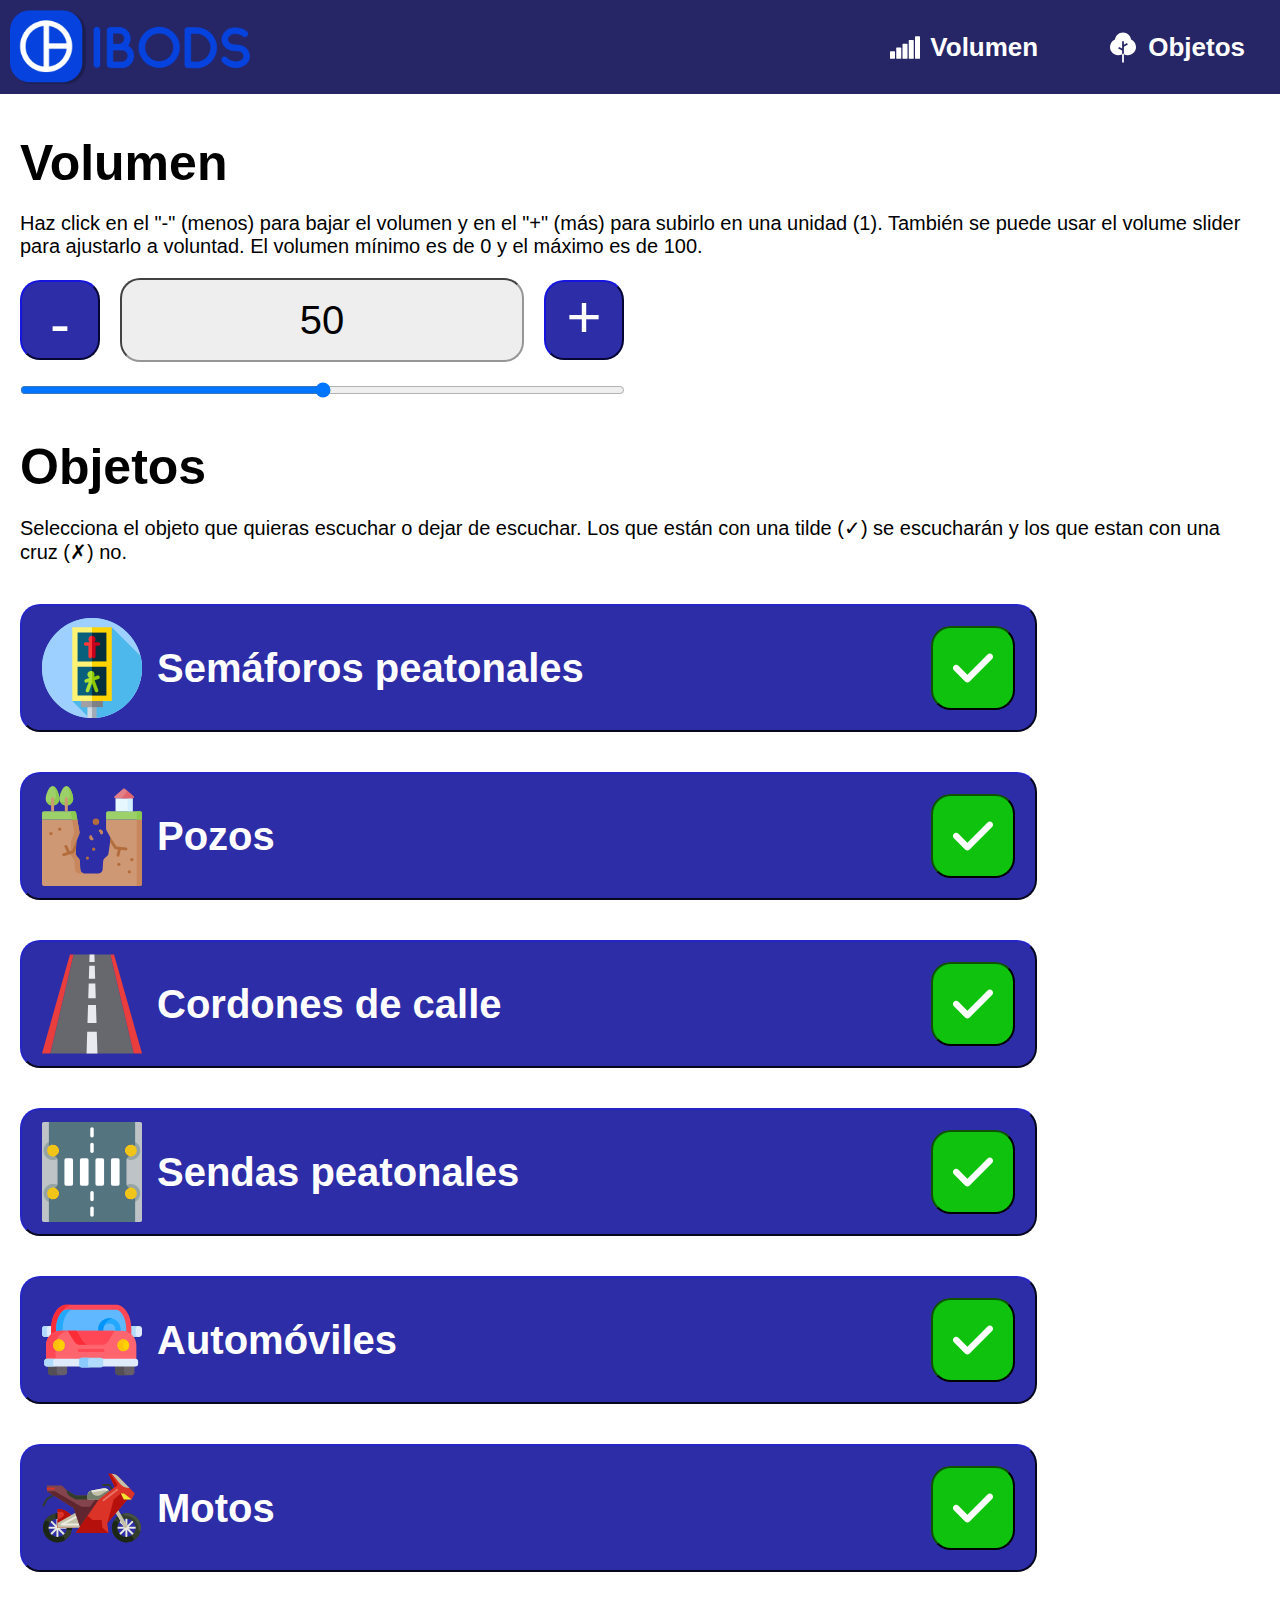
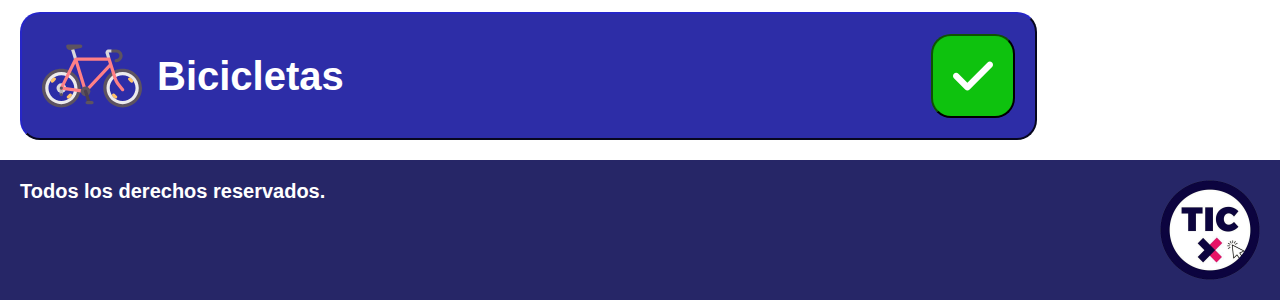
==== commit dcc7fb53: "Prueba de Font" ====
--- a/IBODS/index.html
+++ b/IBODS/index.html
@@ -8,7 +8,7 @@
     <link rel="icon" href="./Imágenes/MiniLogo.png">
     <link rel="stylesheet" type="text/css" href="style.css">
 
-    <link href="https://fonts.googleapis.com/css2?family=Red+Hat+Display&display=swap" rel="stylesheet">
+    <link src="./Font/RedHatDisplay-Light.ttf"  rel="stylesheet">
 </head>
 
 <body>
